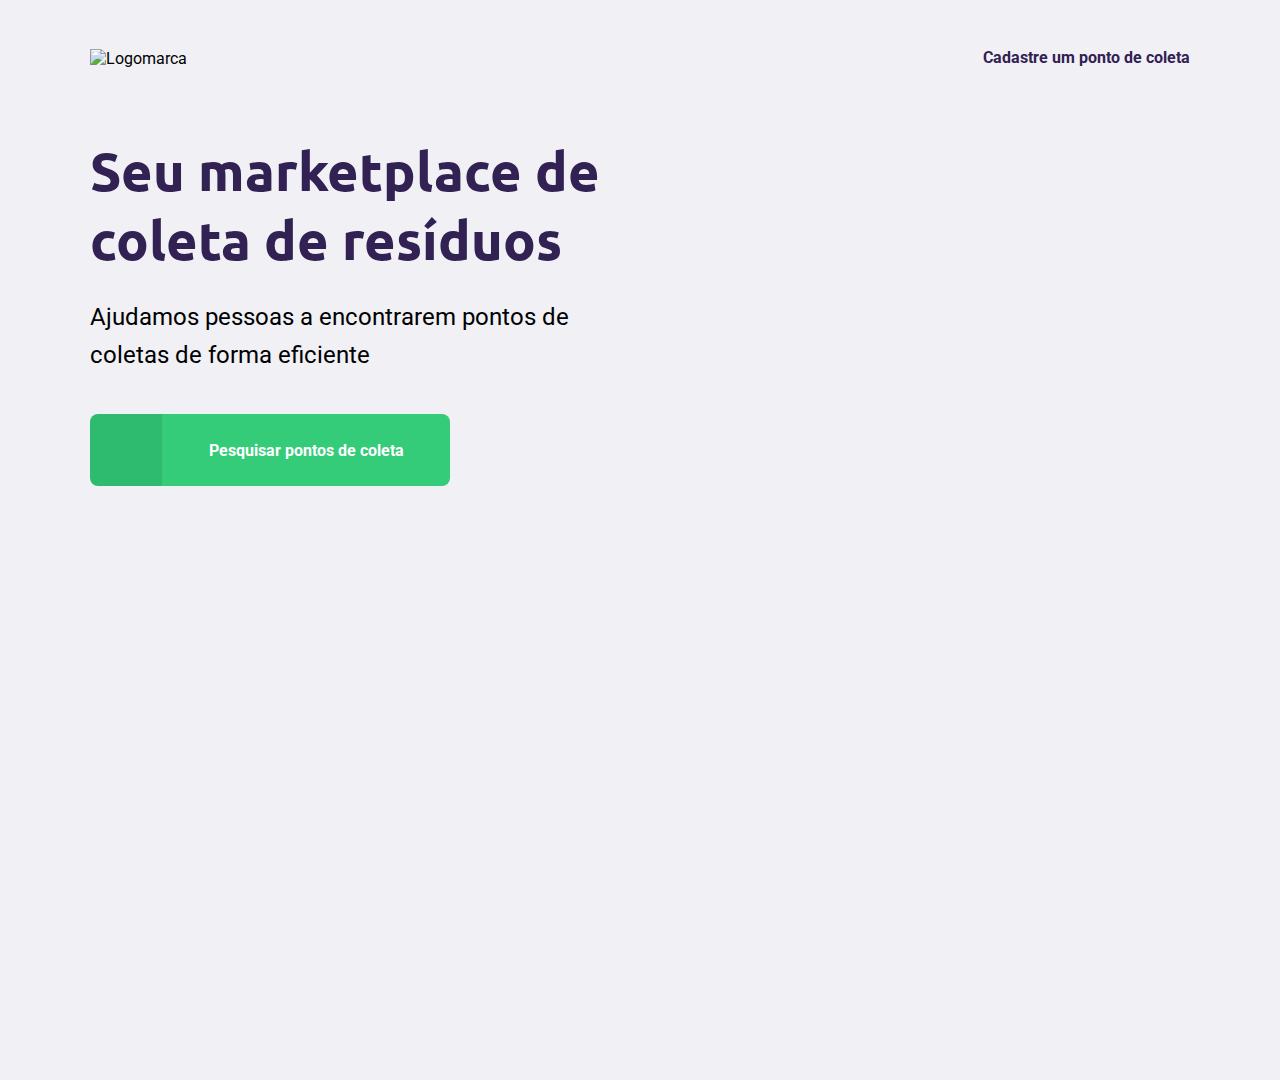
==== index.html @ b0883713 "criacao da pagina home" ====
<!DOCTYPE html>
<html lang="pt_br">
<head>
    <meta charset="UTF-8">
    <meta name="viewport" content="width=device-width, initial-scale=1.0">
    <title>Ecoleta</title>
    <link rel="stylesheet" href="css/style.css">
    <link href="https://fonts.googleapis.com/css2?family=Roboto&family=Ubuntu:wght@700&display=swap" rel="stylesheet">
</head>
<body>

    <div id="page-home">

        <div class="content">
            <header>
                <img src="icones/logo.svg" alt="Logomarca">
                <a href="#">
                    <span></span>
                    Cadastre um ponto de coleta
                </a>
            </header>

            <main>

                <h1>Seu marketplace de coleta de resíduos</h1>

                <p>Ajudamos pessoas a encontrarem pontos de coletas de forma eficiente</p>

                <a href="#"><span></span><strong>Pesquisar pontos de coleta</strong></a>

            </main>
            
            
        </div>

    </div>

    

</body>
</html>
---- css/style.css ----
:root{
    --title-color: #322153;
    --primary-color: #34cb79;
}

* {
    margin: 0;
    padding: 0;
}

html{
    font-family: 'Roboto', sans-serif; 
}

body{
    background: #f0f0f5;
    -webkit-font-smoothing: antialiased;
}

a{
    text-decoration: none;
}

h1, h2, h3, h4, h5, h6{
    color: var(--title-color);
    font-family: 'Ubuntu', sans-serif; 
}

#page-home{
    height: 120vh;
    background-image: url('../icones/home-background.svg');
    background-repeat: no-repeat;
    background-position: 35vw bottom;
}

#page-home .content{
    display: flex;
    flex-direction: column;
    height: 100%;
    width: 90%;
    max-width: 1100px;
    margin: 0 auto;
}

#page-home header{
    display: flex;
    align-items: center;
    justify-content: space-between;
    margin-top: 48px;
}

#page-home header a{
    display: flex;
    color: var(--title-color);
    font-weight: 700;
}

#page-home header a span{
    display: flex;
    background-image: url('../icones/log-in.svg');
    width: 20px;
    height: 20px;
    margin-right: 16px;
}

#page-home main{
    max-width: 560px;
    height: 486px;
    display: flex;
    flex-direction: column;
    justify-content: center;
}

#page-home main h1{
    font-size: 54px;
    color: var(--title-color);
}

#page-home main p{
    font-size: 24px;
    line-height: 38px;
    margin-top: 24px;
}

#page-home main a{
    width: 100%;
    max-width: 360px;
    height: 72px;
    border-radius: 8px;
    display: flex;
    align-items: center;
    margin-top: 40px;
    background-color: var(--primary-color);
}

#page-home main a:hover{
    background-color: #2fb86e;
    transition: 400ms;
}

#page-home main a span{
    width: 72px;
    height: 72px;
    background-color: rgba(0, 0, 0, 0.08);
    border-top-left-radius: 8px;
    border-bottom-left-radius: 8px;
    display: flex;
    align-items: center;
    justify-content: center;
}

#page-home main a span::after{
    content: "";
    background-image: url('../icones/search.svg');
    width: 20px;
    height: 20px;
}

#page-home main a strong{
    flex: 1;
    color: white;
    text-align: center;
}

@media (max-width: 900px) {
    #page-home{
        background-position-x: 70vw;
    }

    #page-home .content{
        align-items: center;
        text-align: center;
    }

    #page-home header a{
        position: absolute;
        bottom: 48px;
        left: 50%;
        transform: translateX(-50%);
    }

    #page-home main{
        align-items: center;
    }
}
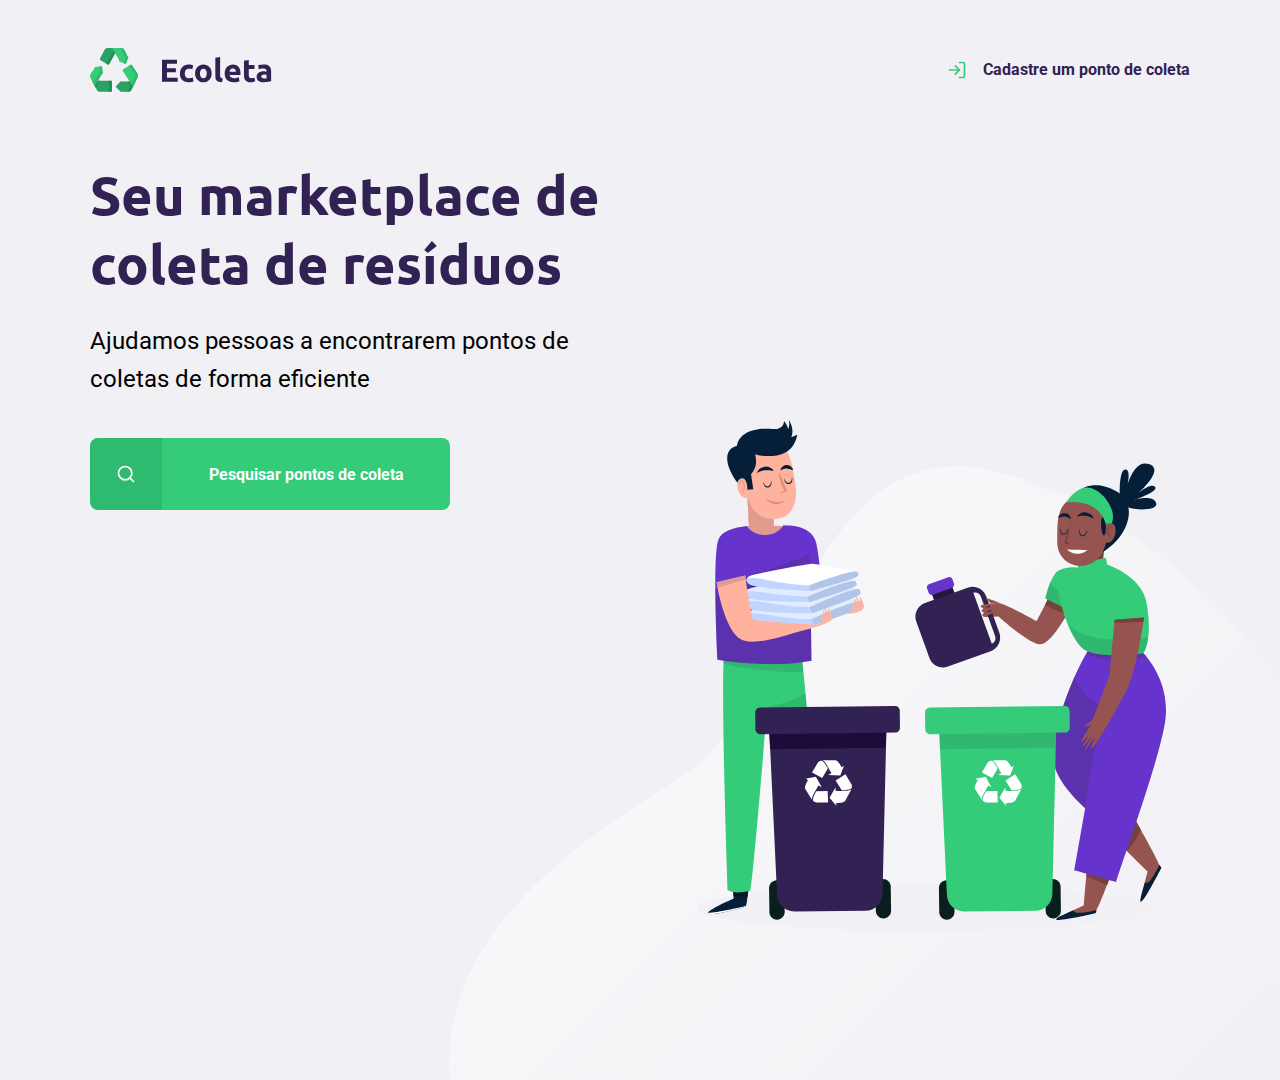
==== commit ee4fcfc5: "adicao dos novos links css" ====
--- a/index.html
+++ b/index.html
@@ -5,6 +5,8 @@
     <meta name="viewport" content="width=device-width, initial-scale=1.0">
     <title>Ecoleta</title>
     <link rel="stylesheet" href="css/style.css">
+    <link rel="stylesheet" href="css/home.css">
+    <link rel="stylesheet" href="css/responsive.css">
     <link href="https://fonts.googleapis.com/css2?family=Roboto&family=Ubuntu:wght@700&display=swap" rel="stylesheet">
 </head>
 <body>
--- a/css/home.css
+++ b/css/home.css
@@ -0,0 +1,96 @@
+#page-home{
+    height: 120vh;
+    background-image: url('../icones/home-background.svg');
+    background-repeat: no-repeat;
+    background-position: 35vw bottom;
+}
+
+#page-home .content{
+    display: flex;
+    flex-direction: column;
+    height: 100%;
+    width: 90%;
+    max-width: 1100px;
+    margin: 0 auto;
+}
+
+#page-home header{
+    display: flex;
+    align-items: center;
+    justify-content: space-between;
+    margin-top: 48px;
+}
+
+#page-home header a{
+    display: flex;
+    color: var(--title-color);
+    font-weight: 700;
+}
+
+#page-home header a span{
+    display: flex;
+    background-image: url('../icones/log-in.svg');
+    width: 20px;
+    height: 20px;
+    margin-right: 16px;
+}
+
+#page-home main{
+    max-width: 560px;
+    height: 486px;
+    display: flex;
+    flex-direction: column;
+    justify-content: center;
+}
+
+#page-home main h1{
+    font-size: 54px;
+    color: var(--title-color);
+}
+
+#page-home main p{
+    font-size: 24px;
+    line-height: 38px;
+    margin-top: 24px;
+}
+
+#page-home main a{
+    width: 100%;
+    max-width: 360px;
+    height: 72px;
+    border-radius: 8px;
+    display: flex;
+    align-items: center;
+    margin-top: 40px;
+    background-color: var(--primary-color);
+}
+
+#page-home main a:hover{
+    background-color: #2fb86e;
+    transition: 400ms;
+}
+
+#page-home main a span{
+    width: 72px;
+    height: 72px;
+    background-color: rgba(0, 0, 0, 0.08);
+    border-top-left-radius: 8px;
+    border-bottom-left-radius: 8px;
+    display: flex;
+    align-items: center;
+    justify-content: center;
+}
+
+#page-home main a span::after{
+    content: "";
+    background-image: url('../icones/search.svg');
+    width: 20px;
+    height: 20px;
+}
+
+#page-home main a strong{
+    flex: 1;
+    color: white;
+    text-align: center;
+}
+
--- a/css/responsive.css
+++ b/css/responsive.css
@@ -0,0 +1,21 @@
+@media (max-width: 900px) {
+    #page-home{
+        background-position-x: 70vw;
+    }
+
+    #page-home .content{
+        align-items: center;
+        text-align: center;
+    }
+
+    #page-home header a{
+        position: absolute;
+        bottom: 48px;
+        left: 50%;
+        transform: translateX(-50%);
+    }
+
+    #page-home main{
+        align-items: center;
+    }
+}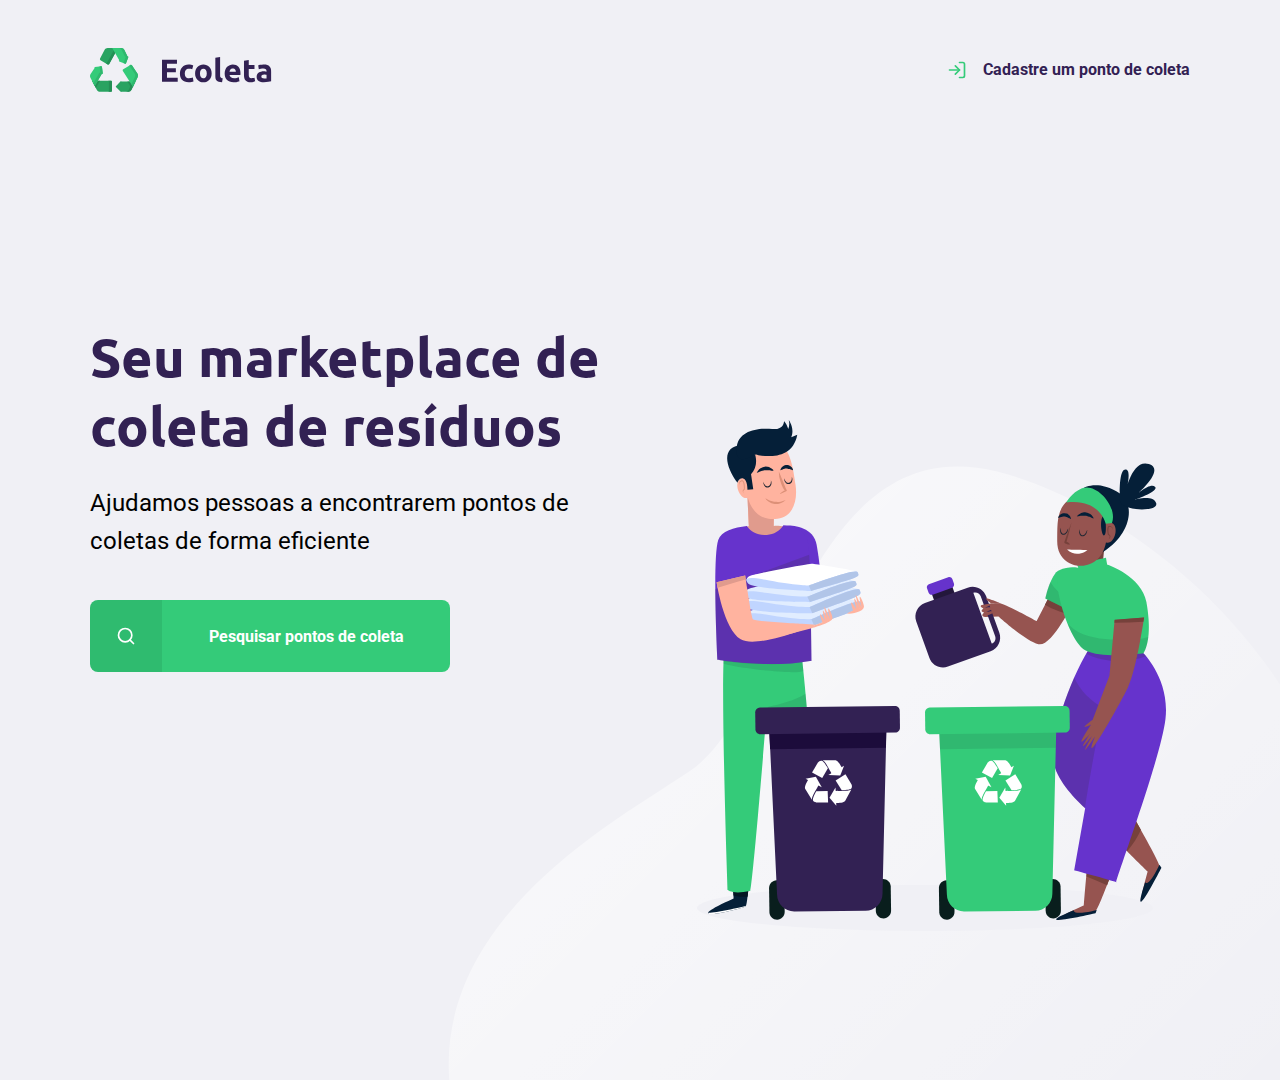
==== commit e5861853: "adicao do create-point.html na tag a" ====
--- a/index.html
+++ b/index.html
@@ -4,7 +4,7 @@
     <meta charset="UTF-8">
     <meta name="viewport" content="width=device-width, initial-scale=1.0">
     <title>Ecoleta</title>
-    <link rel="stylesheet" href="css/style.css">
+    <link rel="stylesheet" href="css/main.css">
     <link rel="stylesheet" href="css/home.css">
     <link rel="stylesheet" href="css/responsive.css">
     <link href="https://fonts.googleapis.com/css2?family=Roboto&family=Ubuntu:wght@700&display=swap" rel="stylesheet">
@@ -16,7 +16,7 @@
         <div class="content">
             <header>
                 <img src="icones/logo.svg" alt="Logomarca">
-                <a href="#">
+                <a href="create-point.html">
                     <span></span>
                     Cadastre um ponto de coleta
                 </a>
--- a/css/main.css
+++ b/css/main.css
@@ -0,0 +1,29 @@
+:root{
+    --title-color: #322153;
+    --primary-color: #34cb79;
+}
+
+* {
+    margin: 0;
+    padding: 0;
+    box-sizing: border-box;
+}
+
+html{
+    font-family: 'Roboto', sans-serif; 
+}
+
+body{
+    background: #f0f0f5;
+    -webkit-font-smoothing: antialiased;
+}
+
+a{
+    text-decoration: none;
+}
+
+h1, h2, h3, h4, h5, h6{
+    color: var(--title-color);
+    font-family: 'Ubuntu', sans-serif; 
+}
+
--- a/css/home.css
+++ b/css/home.css
@@ -37,7 +37,7 @@
 
 #page-home main{
     max-width: 560px;
-    height: 486px;
+    height: 90vh;
     display: flex;
     flex-direction: column;
     justify-content: center;
--- a/css/responsive.css
+++ b/css/responsive.css
@@ -10,7 +10,7 @@
 
     #page-home header a{
         position: absolute;
-        bottom: 48px;
+        bottom: -85px;
         left: 50%;
         transform: translateX(-50%);
     }
@@ -18,4 +18,17 @@
     #page-home main{
         align-items: center;
     }
+}
+
+@media (min-width: 1440px) {
+    #page-home{
+        height: 100vh;
+        background-position: 43vw bottom;
+    }
+}
+
+@media (max-height: 760px) {
+    #page-home{
+       background-position-y: 140px;
+    }
 }